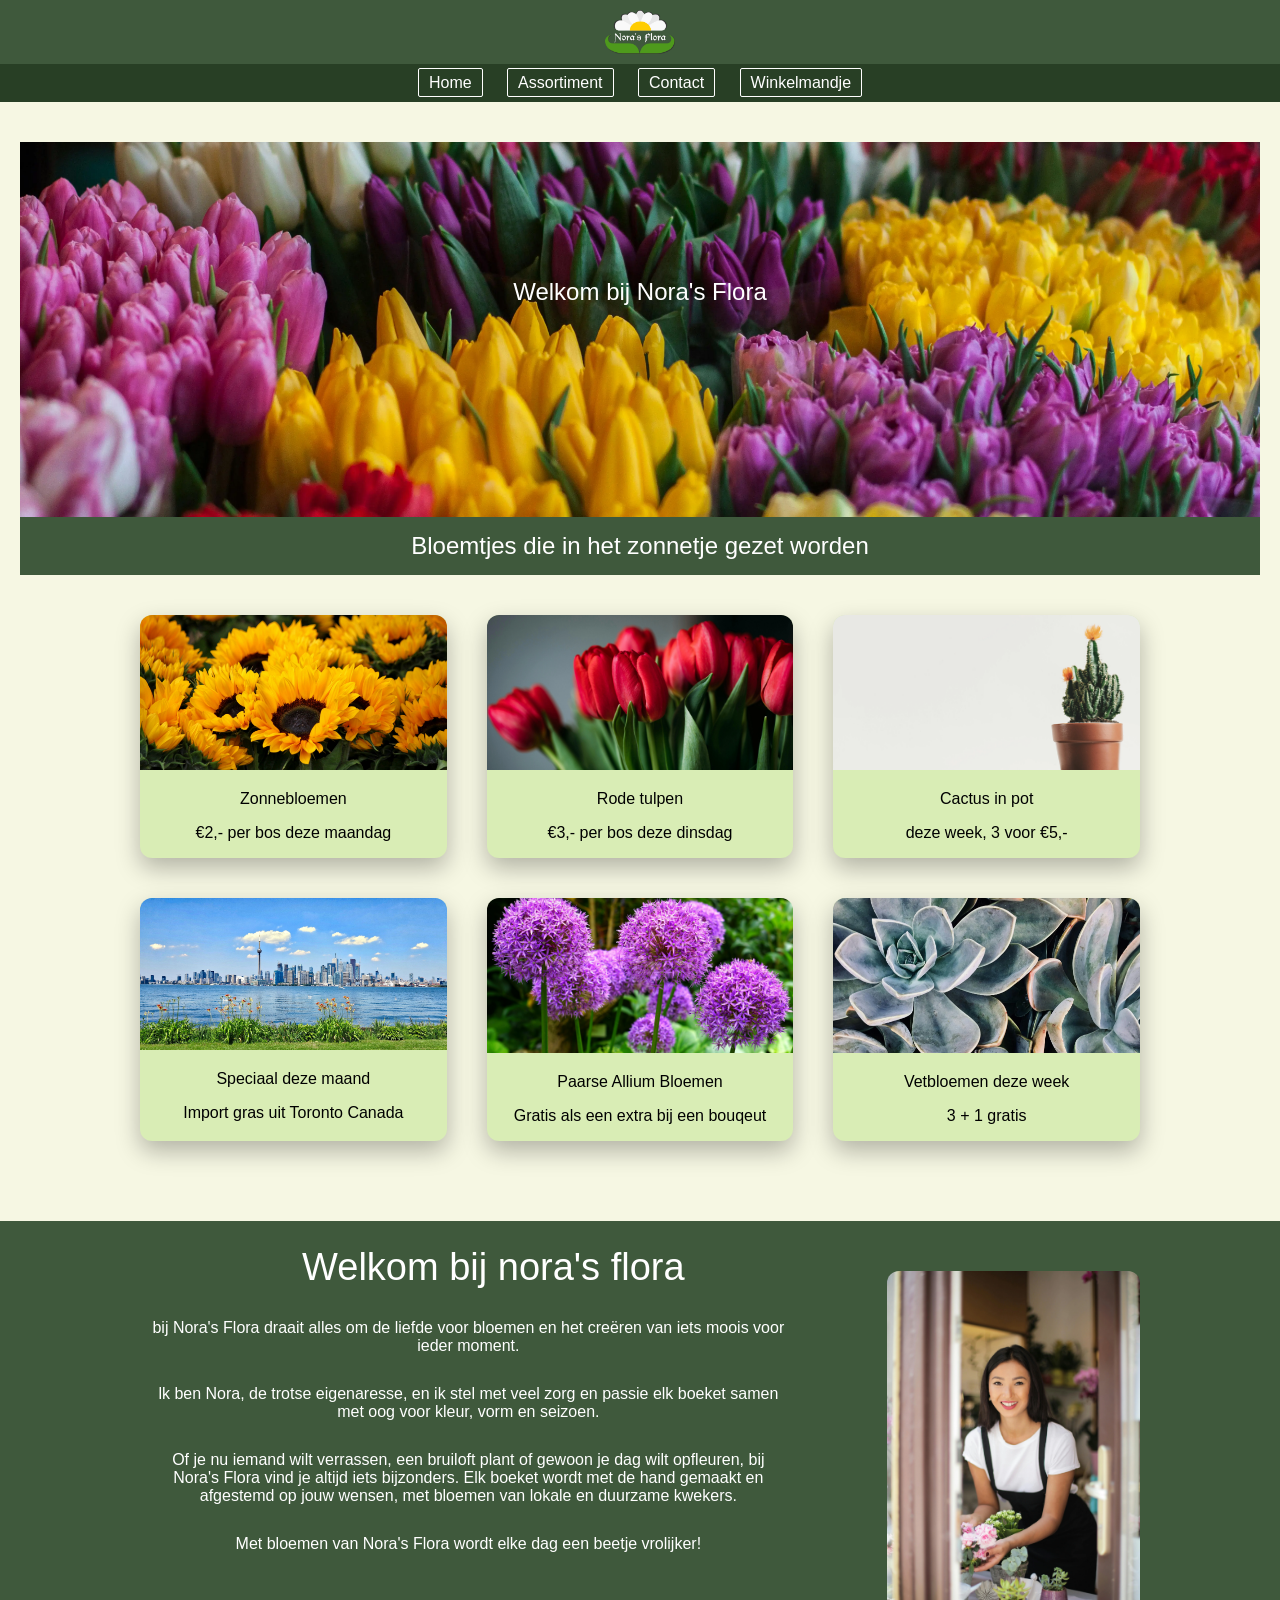
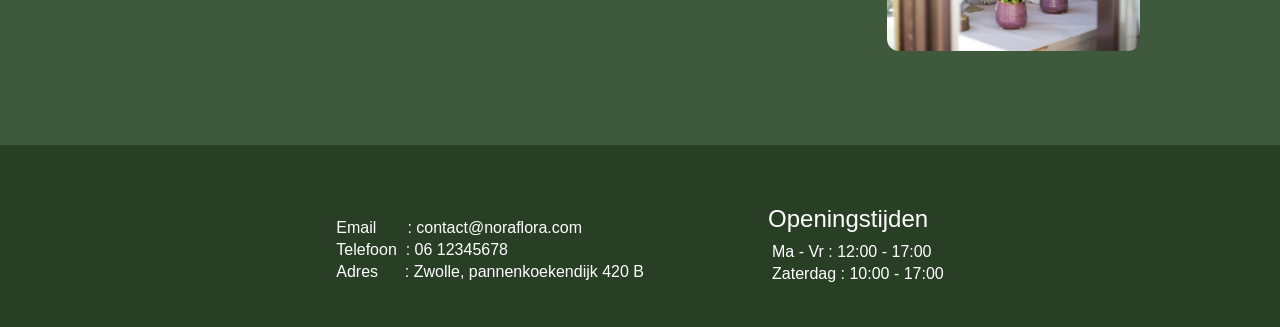
==== php/index.html @ e543f757 "web folder naar php folder verplaatst" ====
<!doctype html>
<html lang="en">

<head>
  <meta charset="UTF-8" />
  <meta name="viewport" content="width=device-width, initial-scale=1.0" />
  <link rel="stylesheet" href="style.css" />
  <title>Nora's Flora</title>
  <script src="producten.js"></script>
  <script src="script.js"></script>
</head>

<body>
  <header>
    <div id="divLogo">
      <img id="imgLogo" src="images/Nora'sFloraLogo.png" alt="Nora'sFloraLogo" />
    </div>
    <div id="divNavigatie">
      <a href="index.html">Home</a>
      <a href="assortiment.html">Assortiment</a>
      <a href="contact.html">Contact</a>
      <a href="shoppingcart.html">Winkelmandje</a>
      <span id="cartCount"></span>


    </div>
  </header>
  <main>
    <p id="pImgFlowers">Welkom bij Nora's Flora</p>
    <p id="zonnetje">Bloemtjes die in het zonnetje gezet worden</p>
    <div id="aanbiedingen-container">
      <div class="aanbiedingen">
        <div><img src="./images/pexels-pixabay-54267.webp" /></div>

        <p>Zonnebloemen</p>
        <p>€2,- per bos deze maandag</p>
      </div>
      <div class="aanbiedingen">
        <div><img src="./images/pexels-valeriya-1961778.webp" /></div>

        <p>Rode tulpen</p>
        <p>€3,- per bos deze dinsdag</p>
      </div>
      <div class="aanbiedingen">
        <div><img src="./images/pexels-scottwebb-403571.webp" /></div>

        <p>Cactus in pot</p>
        <p>deze week, 3 voor €5,-</p>
      </div>
      <div class="aanbiedingen">
        <div><img src="./images/pexels-nextvoyage-457937.webp" /></div>

        <p>Speciaal deze maand</p>
        <p>Import gras uit Toronto Canada</p>
      </div>
      <div class="aanbiedingen">
        <div><img src="./images/pexels-mikebirdy-109828.webp" /></div>

        <p>Paarse Allium Bloemen</p>
        <p>Gratis als een extra bij een bouqeut</p>
      </div>
      <div class="aanbiedingen">
        <div>
          <img src="./images/pexels-maureen-piecesphotography-1207978.webp" />
        </div>

        <p>Vetbloemen deze week</p>
        <p>3 + 1 gratis</p>
      </div>
    </div>
  </main>
  <div id="introductionContainer">
    <div>
      <h1 class="introductionTitel">Welkom bij nora's flora</h1>
      <p>
        bij Nora's Flora draait alles om de liefde voor bloemen en het creëren
        van iets moois voor ieder moment.
      </p>
      <p>
        lk ben Nora, de trotse eigenaresse, en ik stel met veel zorg en passie
        elk boeket samen met oog voor kleur, vorm en seizoen.
      </p>
      <p>
        Of je nu iemand wilt verrassen, een bruiloft plant of gewoon je dag
        wilt opfleuren, bij Nora's Flora vind je altijd iets bijzonders. Elk
        boeket wordt met de hand gemaakt en afgestemd op jouw wensen, met
        bloemen van lokale en duurzame kwekers.
      </p>
      <p>Met bloemen van Nora's Flora wordt elke dag een beetje vrolijker!</p>
    </div>

    <div>
      <img id="introductionImg" src="./images/pexels-olly-3775156.webp" />
    </div>
  </div>
  <footer id="footerContainer">
    <div id="footerLinks">
      <p>
        Email&nbsp;&nbsp;&nbsp;&nbsp;&nbsp;&nbsp;&nbsp;: contact@noraflora.com
      </p>
      <p>Telefoon&nbsp;&nbsp;: 06 12345678</p>
      <p>
        Adres&nbsp;&nbsp;&nbsp;&nbsp;&nbsp;&nbsp;: Zwolle, pannenkoekendijk
        420 B
      </p>
    </div>
    <div id="footerRechts">
      <h2>Openingstijden</h2>
      <p>Ma - Vr : 12:00 - 17:00</p>
      <p>Zaterdag : 10:00 - 17:00</p>
    </div>
  </footer>
</body>

</html>
---- php/style.css ----
body {
  margin: 0;
  /* padding: 0; */
  color: #ffffff;
  font-family: sans-serif;
}

#divLogo {
  background-color: #3f593c;
  color: #ffffff;
  display: flex;
  justify-content: space-between;
  align-items: center;
  padding: 10px 20px;
}

#imgLogo {
  width: 70px;
  height: auto;
  display: block;
  margin: 0 auto;
}

#divNavigatie {
  background-color: #283f25;
  padding: 10px 0;
  text-align: center;
}

#divNavigatie a {
  color: #ffffff;
  margin: 0 10px;
  text-decoration: none;
  border: 1px solid #ffffff;
  padding: 5px 10px;
  border-radius: 2px;
  transition: background-color 0.3s ease;
}

#divNavigatie a:hover {
  background-color: #ffffff;
  color: #084f23;
  border: 1px solid #084f23;
}

#imgFlowers {
  width: 100%;
  height: 200px;
  display: block;
  margin: 0;
}

#footerContainer {
  background-color: #283f25;
  display: flex;
  justify-content: center;
  padding: 40px;
}

#footerLinks {
  padding-right: 10%;
  padding-top: 30px;
}

#footerLinks p,
#footerRechts p {
  margin: 4px;
  font-weight: normal;
}

#footerRechts h2 {
  margin-bottom: 10px;
  font-weight: normal;
}

#pImgFlowers {
  background-image: url("images/pexels-jmark-250716.webp");
  background-size: cover;
  background-position: center;
  margin: 0;
  width: 100%;
  height: 375px;
}

#pImgFlowers {
  text-align: center;
  line-height: 300px;
  font-size: 24px;
}

#zonnetje {
  background-color: #3f593c;
  text-align: center;
  margin: 0;
  padding: 15px;
  font-size: 24px;
}

#aanbiedingen-container {
  display: grid;
  grid-template-columns: repeat(auto-fit, minmax(275px, 1fr));
  gap: 40px;
  margin: 40px 120px 40px;
}

.aanbiedingen {
  background: #d9edb5;
  border-radius: 12px;
  overflow: hidden;
  box-shadow: 0 10px 25px rgba(0, 0, 0, 0.28);
  text-align: center;
  color: #000000;
}

.aanbiedingen img {
  width: 100%;
  height: 100%;
  object-fit: cover;
  max-height: 155px;
}

#introductionContainer {
  background-color: #3f593c;
  display: flex;
  justify-content: center;
}

#introductionContainer h1 {
  font-size: 38px;
  margin-left: 200px;
  font-weight: normal;
  text-align: center;
}

#introductionContainer p {
  text-align: center;
  margin: 30px 0 0 150px;
}

#introductionImg {
  max-height: 380px;
  border-radius: 12px;
  margin: 50px 140px 50px 100px;
}

#assortimentContainer {
  max-width: 900px;
  margin: 30px auto;
  padding: 10px;
}

body {
  background-color: #f6f7e3;
}

footer {
  border-top: 40px solid #3f593c;
}

#producten {
  display: grid;
  grid-template-columns: repeat(4, 1fr);
  gap: 20px;
}

.product {
  background-color: #d9edb5;
  border-radius: 8px;
  text-align: center;
  overflow: hidden;
  color: #000000;
}

.product img {
  width: 100%;
  height: 187px;
  object-fit: cover;
  display: block;
}

.product p {
  font-size: 16px;
}

.product-large {
  grid-column: 1 / span 2;
  grid-row: 2 / span 2;
}

.product-large img {
  height: 420px;
}

#contact {
  background-color: #d9edb5;
  padding: 30px 0px;
}

.contactBox {
  background-color: #3f593c;
  margin: 0px;
  padding: 5px;
}

#contactFormulier {
  display: flex;
  background-color: #3f593c;
  margin-left: 10px;
  padding: 0 100px;
  gap: 100px;
  font-size: 14px;
}

#contactOpnemen {
  text-align: center;
  font-size: 28px;
}

#vragenEnOpmerkingen {
  resize: none;
  border-radius: 10px;
  padding: 10px;
  background-color: #f7feea;
}

#contactInformatie {
  display: flex;
  gap: 280px;
  margin-top: 10px;
}

#contactGegevens {
  display: flex;
  gap: 10px;
  margin-left: 120px;
}

#email {
  background-color: #f7feea;
  border-radius: 8px;
  padding: 7px;
  width: 315px;
}

#contactButton {
  background-color: #d9edb5;
  border-radius: 15px;
  margin: 10px 0 0 30px;
  padding: 7px;
  width: 280px;
}

main {
  background-color: #f6f7e3;
  padding: 40px 20px;
  min-height: 60vh;
}

#cartContainer {
  max-width: 900px;
  margin: 0 auto;
  background-color: #d9edb5;
  padding: 30px;
  border-radius: 8px;
  color: #000000;
}

#cartContainer h1 {
  text-align: center;
  color: #3f593c;
}

#cartItems {
  margin: 20px 0;
}

#cartItems table {
  width: 100%;
  border-collapse: collapse;
  margin-bottom: 20px;
}

#cartItems th,
#cartItems td {
  padding: 10px;
  text-align: left;
  border-bottom: 1px solid #999;
}

#cartItems th {
  background-color: #3f593c;
  color: #ffffff;
}

#cartItems button {
  background-color: #ff6b6b;
  color: white;
  border: none;
  padding: 5px 10px;
  border-radius: 4px;
  cursor: pointer;
}

#cartItems button:hover {
  background-color: #ff5252;
}

.cart-total {
  text-align: right;
  font-size: 20px;
  font-weight: bold;
  color: #3f593c;
  margin: 20px 0;
}

.empty-cart {
  text-align: center;
  color: #3f593c;
  font-size: 18px;
  padding: 40px;
}

.cart-actions {
  display: flex;
  gap: 10px;
  justify-content: center;
  margin-top: 30px;
}

.cart-actions button {
  background-color: #3f593c;
  color: white;
  padding: 10px 20px;
  border: none;
  border-radius: 8px;
  cursor: pointer;
  font-size: 16px;
}

.cart-actions button:hover {
  background-color: #283f25;
}

.cart-actions a {
  display: inline-block;
  background-color: #3f593c;
  color: white;
  padding: 10px 20px;
  border-radius: 8px;
  text-decoration: none;
  font-size: 16px;
}

.cart-actions a:hover {
  background-color: #283f25;
}

@media (max-width: 768px) {
  .cart-actions {
    flex-direction: column;
    align-items: center;
  }

  #producten {
    grid-template-columns: repeat(2, 1fr);
  }

  #divNavigatie a {
    margin: 5px 0;
    display: block;
  }

  #contactFormulier,
  #contactInformatie {
    flex-direction: column;
    margin-left: 0px;
    padding: 0 20px;
    gap: 10px;
  }
}

/* 
FFFFFF
3F593C
283F25
D9EDB5
F6F8E7 
*/
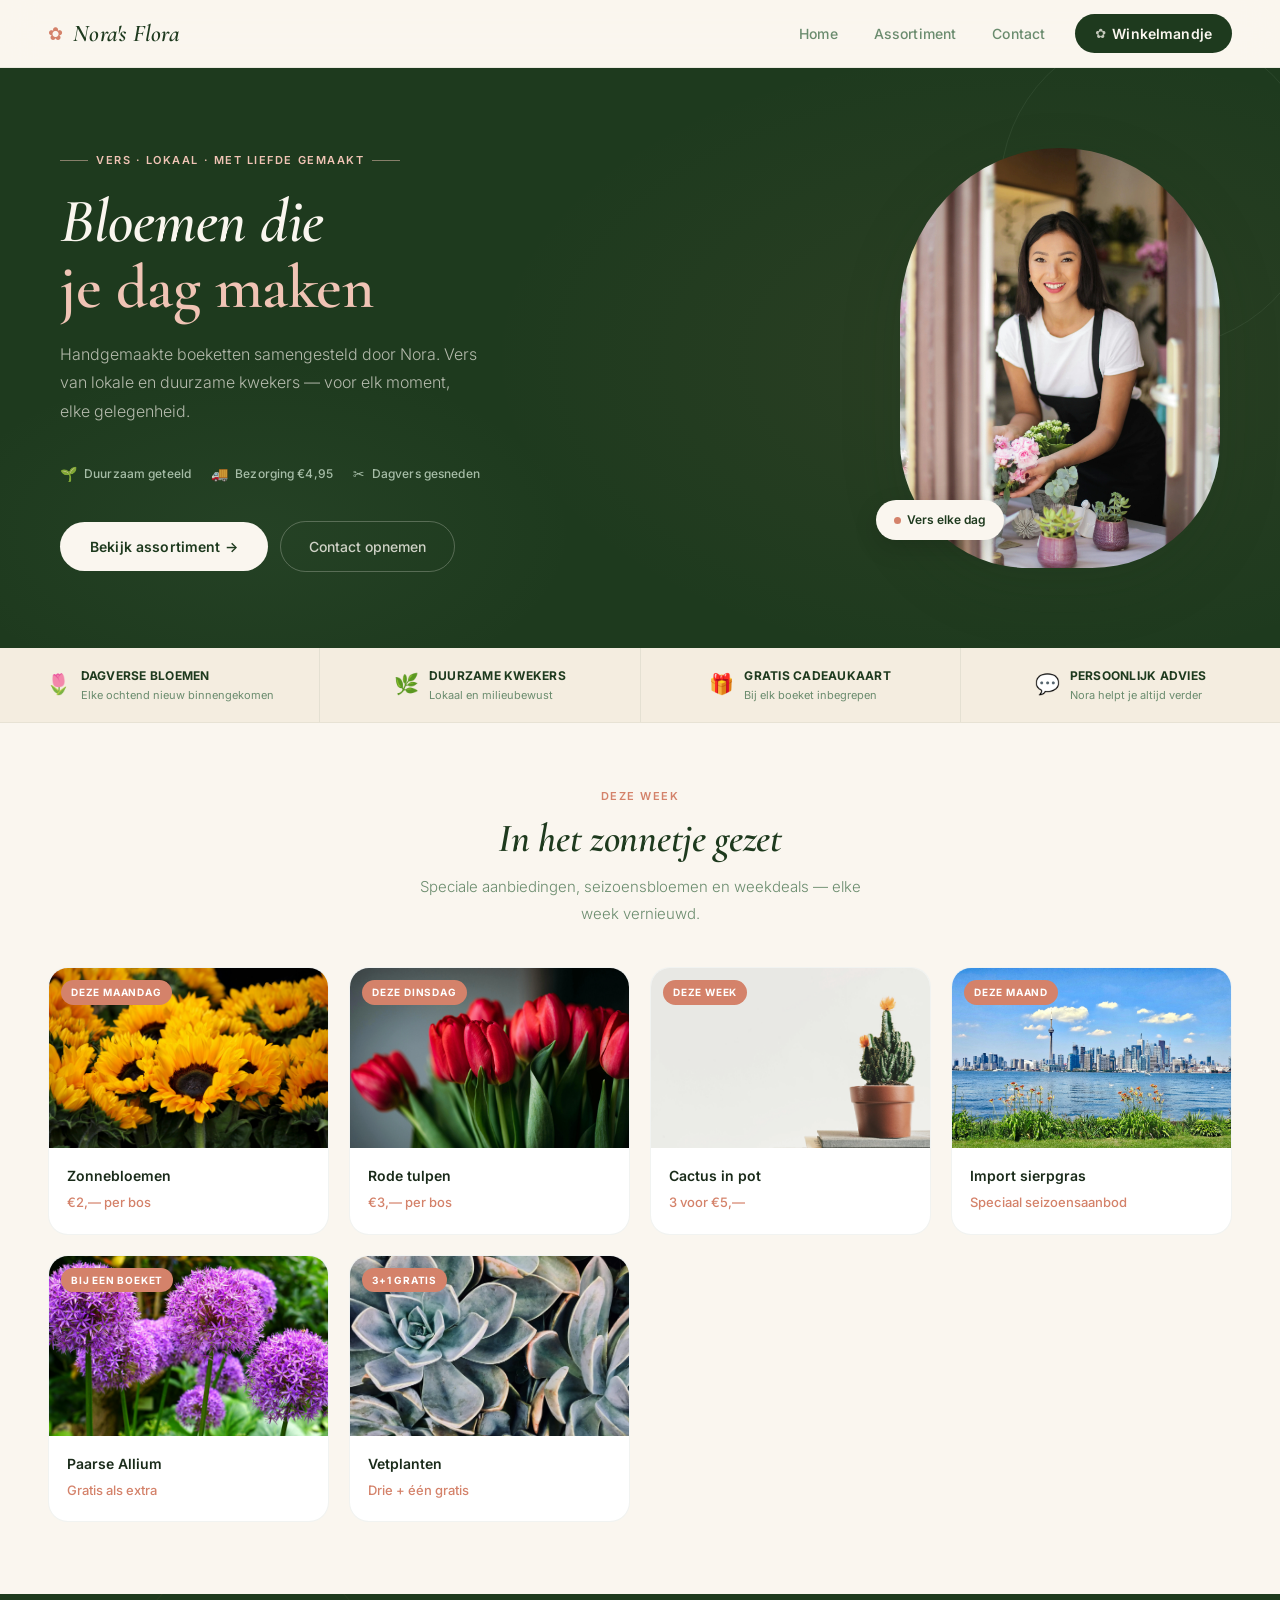
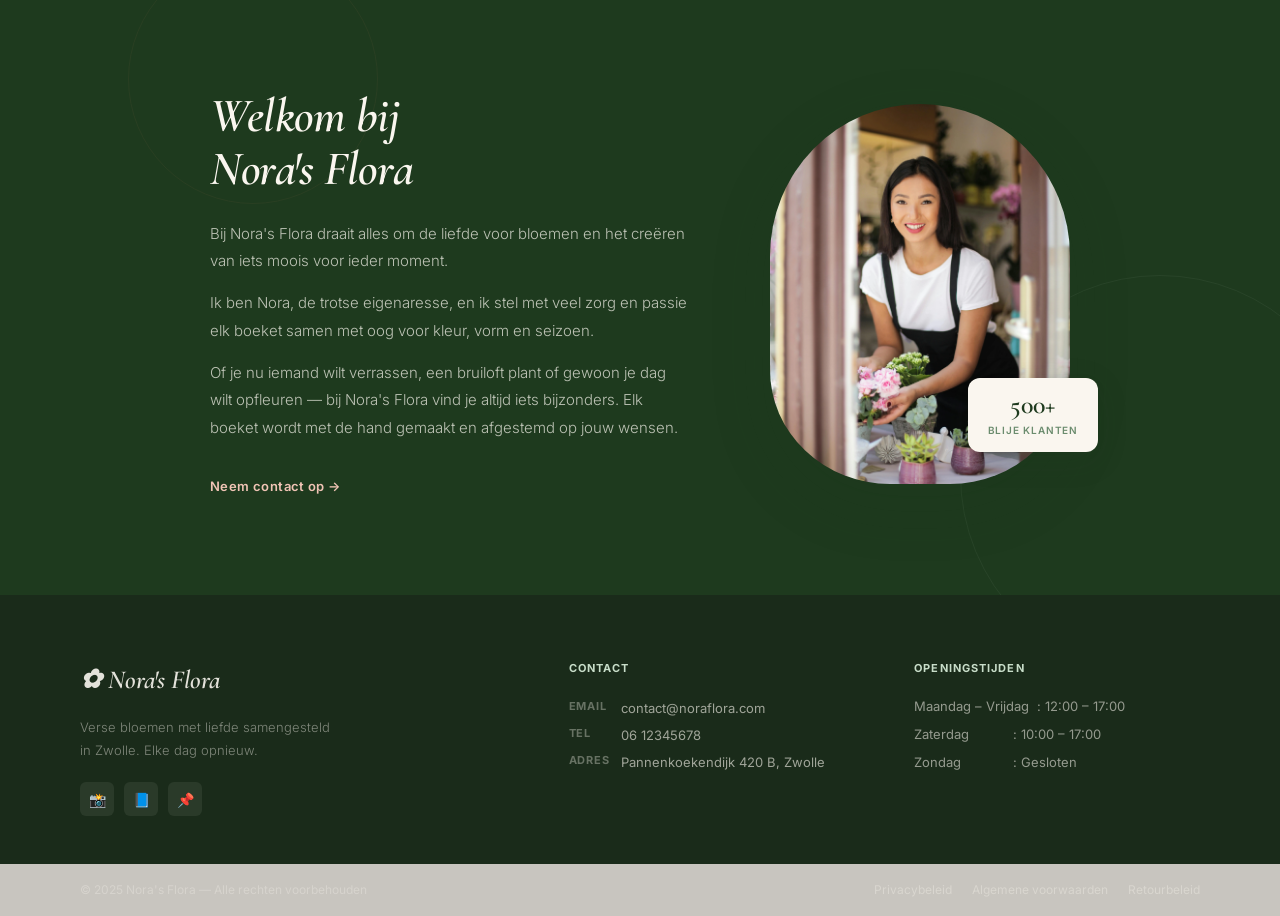
==== commit a02a4777: "style update" ====
--- a/php/index.html
+++ b/php/index.html
@@ -1,115 +1,226 @@
 <!doctype html>
-<html lang="en">
-
-<head>
-  <meta charset="UTF-8" />
-  <meta name="viewport" content="width=device-width, initial-scale=1.0" />
-  <link rel="stylesheet" href="style.css" />
-  <title>Nora's Flora</title>
-  <script src="producten.js"></script>
-  <script src="script.js"></script>
-</head>
-
-<body>
-  <header>
-    <div id="divLogo">
-      <img id="imgLogo" src="images/Nora'sFloraLogo.png" alt="Nora'sFloraLogo" />
-    </div>
-    <div id="divNavigatie">
-      <a href="index.html">Home</a>
-      <a href="assortiment.html">Assortiment</a>
-      <a href="contact.html">Contact</a>
-      <a href="shoppingcart.html">Winkelmandje</a>
-      <span id="cartCount"></span>
-
-
-    </div>
-  </header>
-  <main>
-    <p id="pImgFlowers">Welkom bij Nora's Flora</p>
-    <p id="zonnetje">Bloemtjes die in het zonnetje gezet worden</p>
-    <div id="aanbiedingen-container">
-      <div class="aanbiedingen">
-        <div><img src="./images/pexels-pixabay-54267.webp" /></div>
-
-        <p>Zonnebloemen</p>
-        <p>€2,- per bos deze maandag</p>
-      </div>
-      <div class="aanbiedingen">
-        <div><img src="./images/pexels-valeriya-1961778.webp" /></div>
-
-        <p>Rode tulpen</p>
-        <p>€3,- per bos deze dinsdag</p>
-      </div>
-      <div class="aanbiedingen">
-        <div><img src="./images/pexels-scottwebb-403571.webp" /></div>
-
-        <p>Cactus in pot</p>
-        <p>deze week, 3 voor €5,-</p>
-      </div>
-      <div class="aanbiedingen">
-        <div><img src="./images/pexels-nextvoyage-457937.webp" /></div>
-
-        <p>Speciaal deze maand</p>
-        <p>Import gras uit Toronto Canada</p>
-      </div>
-      <div class="aanbiedingen">
-        <div><img src="./images/pexels-mikebirdy-109828.webp" /></div>
-
-        <p>Paarse Allium Bloemen</p>
-        <p>Gratis als een extra bij een bouqeut</p>
-      </div>
-      <div class="aanbiedingen">
-        <div>
-          <img src="./images/pexels-maureen-piecesphotography-1207978.webp" />
-        </div>
-
-        <p>Vetbloemen deze week</p>
-        <p>3 + 1 gratis</p>
-      </div>
-    </div>
-  </main>
-  <div id="introductionContainer">
-    <div>
-      <h1 class="introductionTitel">Welkom bij nora's flora</h1>
-      <p>
-        bij Nora's Flora draait alles om de liefde voor bloemen en het creëren
-        van iets moois voor ieder moment.
-      </p>
-      <p>
-        lk ben Nora, de trotse eigenaresse, en ik stel met veel zorg en passie
-        elk boeket samen met oog voor kleur, vorm en seizoen.
-      </p>
-      <p>
-        Of je nu iemand wilt verrassen, een bruiloft plant of gewoon je dag
-        wilt opfleuren, bij Nora's Flora vind je altijd iets bijzonders. Elk
-        boeket wordt met de hand gemaakt en afgestemd op jouw wensen, met
-        bloemen van lokale en duurzame kwekers.
-      </p>
-      <p>Met bloemen van Nora's Flora wordt elke dag een beetje vrolijker!</p>
-    </div>
-
-    <div>
-      <img id="introductionImg" src="./images/pexels-olly-3775156.webp" />
-    </div>
-  </div>
-  <footer id="footerContainer">
-    <div id="footerLinks">
-      <p>
-        Email&nbsp;&nbsp;&nbsp;&nbsp;&nbsp;&nbsp;&nbsp;: contact@noraflora.com
-      </p>
-      <p>Telefoon&nbsp;&nbsp;: 06 12345678</p>
-      <p>
-        Adres&nbsp;&nbsp;&nbsp;&nbsp;&nbsp;&nbsp;: Zwolle, pannenkoekendijk
-        420 B
-      </p>
-    </div>
-    <div id="footerRechts">
-      <h2>Openingstijden</h2>
-      <p>Ma - Vr : 12:00 - 17:00</p>
-      <p>Zaterdag : 10:00 - 17:00</p>
-    </div>
-  </footer>
-</body>
-
-</html>+<html lang="nl">
+  <head>
+    <meta charset="UTF-8" />
+    <meta name="viewport" content="width=device-width, initial-scale=1.0" />
+    <meta name="description" content="Nora's Flora — handgemaakte boeketten van lokale kwekers. Vers, duurzaam, voor elk moment." />
+    <link rel="preconnect" href="https://fonts.googleapis.com" />
+    <link rel="preconnect" href="https://fonts.gstatic.com" crossorigin />
+    <link href="https://fonts.googleapis.com/css2?family=Cormorant+Garamond:ital,wght@0,400;0,500;0,600;1,400;1,500;1,600&family=Inter:wght@300;400;500;600;700&display=swap" rel="stylesheet" />
+    <link rel="stylesheet" href="style.css" />
+    <title>Nora's Flora — Verse bloemen met liefde</title>
+  </head>
+
+  <body>
+
+    <!-- ── HEADER ── -->
+    <header>
+      <a href="index.html" id="divLogo" aria-label="Nora's Flora – naar de homepage"></a>
+      <nav id="divNavigatie" aria-label="Hoofdnavigatie">
+        <a href="index.html" aria-current="page">Home</a>
+        <a href="assortiment.php">Assortiment</a>
+        <a href="contact.html">Contact</a>
+        <a href="shoppingcart.html" class="nav-cart">Winkelmandje</a>
+        <span id="cartCount" aria-live="polite" aria-label="Aantal producten in winkelmandje"></span>
+      </nav>
+    </header>
+
+    <main>
+
+      <!-- ── HERO ── -->
+      <section id="pImgFlowers" aria-label="Welkomssectie">
+        <div class="hero-content">
+          <div class="hero-text">
+            <span class="hero-eyebrow">Vers · Lokaal · Met liefde gemaakt</span>
+            <h1>Bloemen die<br /><em>je dag maken</em></h1>
+            <p>Handgemaakte boeketten samengesteld door Nora. Vers van lokale en duurzame kwekers — voor elk moment, elke gelegenheid.</p>
+            <div class="hero-trust">
+              <div class="hero-trust-item"><span>🌱</span> Duurzaam geteeld</div>
+              <div class="hero-trust-item"><span>🚚</span> Bezorging €4,95</div>
+              <div class="hero-trust-item"><span>✂️</span> Dagvers gesneden</div>
+            </div>
+            <div class="hero-buttons">
+              <a href="assortiment.php" class="btn-primary">Bekijk assortiment →</a>
+              <a href="contact.html" class="btn-ghost">Contact opnemen</a>
+            </div>
+          </div>
+          <div class="hero-image">
+            <img src="./images/pexels-olly-3775156.webp" alt="Kleurrijk boeket van Nora's Flora" loading="eager" />
+            <span class="hero-badge">
+              <span class="hero-badge-dot"></span>
+              Vers elke dag
+            </span>
+          </div>
+        </div>
+      </section>
+
+      <!-- ── TRUST BAR ── -->
+      <div class="trust-bar" role="list" aria-label="Onze beloftes">
+        <div class="trust-item" role="listitem">
+          <span class="trust-icon">🌷</span>
+          <div>
+            <span class="trust-label">Dagverse bloemen</span>
+            <span class="trust-sub">Elke ochtend nieuw binnengekomen</span>
+          </div>
+        </div>
+        <div class="trust-item" role="listitem">
+          <span class="trust-icon">🌿</span>
+          <div>
+            <span class="trust-label">Duurzame kwekers</span>
+            <span class="trust-sub">Lokaal en milieubewust</span>
+          </div>
+        </div>
+        <div class="trust-item" role="listitem">
+          <span class="trust-icon">🎁</span>
+          <div>
+            <span class="trust-label">Gratis cadeaukaart</span>
+            <span class="trust-sub">Bij elk boeket inbegrepen</span>
+          </div>
+        </div>
+        <div class="trust-item" role="listitem">
+          <span class="trust-icon">💬</span>
+          <div>
+            <span class="trust-label">Persoonlijk advies</span>
+            <span class="trust-sub">Nora helpt je altijd verder</span>
+          </div>
+        </div>
+      </div>
+
+      <!-- ── AANBIEDINGEN ── -->
+      <div class="section-header">
+        <span class="section-eyebrow">Deze week</span>
+        <h2 class="section-title">In het zonnetje gezet</h2>
+        <p class="section-sub">Speciale aanbiedingen, seizoensbloemen en weekdeals — elke week vernieuwd.</p>
+      </div>
+
+      <div id="aanbiedingen-container">
+        <article class="aanbiedingen">
+          <div class="aanbiedingen-img-wrap">
+            <img src="./images/pexels-pixabay-54267.webp" alt="Zonnebloemen" loading="lazy" />
+            <span class="aanbiedingen-tag">Deze maandag</span>
+          </div>
+          <div class="aanbiedingen-body">
+            <p class="aanbiedingen-name">Zonnebloemen</p>
+            <p class="aanbiedingen-offer">€2,— per bos</p>
+          </div>
+        </article>
+
+        <article class="aanbiedingen">
+          <div class="aanbiedingen-img-wrap">
+            <img src="./images/pexels-valeriya-1961778.webp" alt="Rode tulpen" loading="lazy" />
+            <span class="aanbiedingen-tag">Deze dinsdag</span>
+          </div>
+          <div class="aanbiedingen-body">
+            <p class="aanbiedingen-name">Rode tulpen</p>
+            <p class="aanbiedingen-offer">€3,— per bos</p>
+          </div>
+        </article>
+
+        <article class="aanbiedingen">
+          <div class="aanbiedingen-img-wrap">
+            <img src="./images/pexels-scottwebb-403571.webp" alt="Cactus in pot" loading="lazy" />
+            <span class="aanbiedingen-tag">Deze week</span>
+          </div>
+          <div class="aanbiedingen-body">
+            <p class="aanbiedingen-name">Cactus in pot</p>
+            <p class="aanbiedingen-offer">3 voor €5,—</p>
+          </div>
+        </article>
+
+        <article class="aanbiedingen">
+          <div class="aanbiedingen-img-wrap">
+            <img src="./images/pexels-nextvoyage-457937.webp" alt="Speciaal importgras" loading="lazy" />
+            <span class="aanbiedingen-tag">Deze maand</span>
+          </div>
+          <div class="aanbiedingen-body">
+            <p class="aanbiedingen-name">Import sierpgras</p>
+            <p class="aanbiedingen-offer">Speciaal seizoensaanbod</p>
+          </div>
+        </article>
+
+        <article class="aanbiedingen">
+          <div class="aanbiedingen-img-wrap">
+            <img src="./images/pexels-mikebirdy-109828.webp" alt="Paarse Allium" loading="lazy" />
+            <span class="aanbiedingen-tag">Bij een boeket</span>
+          </div>
+          <div class="aanbiedingen-body">
+            <p class="aanbiedingen-name">Paarse Allium</p>
+            <p class="aanbiedingen-offer">Gratis als extra</p>
+          </div>
+        </article>
+
+        <article class="aanbiedingen">
+          <div class="aanbiedingen-img-wrap">
+            <img src="./images/pexels-maureen-piecesphotography-1207978.webp" alt="Vetplanten" loading="lazy" />
+            <span class="aanbiedingen-tag">3+1 gratis</span>
+          </div>
+          <div class="aanbiedingen-body">
+            <p class="aanbiedingen-name">Vetplanten</p>
+            <p class="aanbiedingen-offer">Drie + één gratis</p>
+          </div>
+        </article>
+      </div>
+
+    </main>
+
+    <!-- ── INTRODUCTIE ── -->
+    <section id="introductionContainer" aria-label="Over Nora's Flora">
+      <div class="intro-text">
+        <h2 class="introductionTitel">Welkom bij<br />Nora's Flora</h2>
+        <p>Bij Nora's Flora draait alles om de liefde voor bloemen en het creëren van iets moois voor ieder moment.</p>
+        <p>Ik ben Nora, de trotse eigenaresse, en ik stel met veel zorg en passie elk boeket samen met oog voor kleur, vorm en seizoen.</p>
+        <p>Of je nu iemand wilt verrassen, een bruiloft plant of gewoon je dag wilt opfleuren — bij Nora's Flora vind je altijd iets bijzonders. Elk boeket wordt met de hand gemaakt en afgestemd op jouw wensen.</p>
+        <a href="contact.html" class="intro-cta">Neem contact op →</a>
+      </div>
+      <div class="intro-image">
+        <img id="introductionImg" src="./images/pexels-olly-3775156.webp" alt="Nora samen met haar boeketten" loading="lazy" />
+        <div class="intro-stat">
+          <span class="intro-stat-num">500+</span>
+          <span class="intro-stat-label">Blije klanten</span>
+        </div>
+      </div>
+    </section>
+
+    <!-- ── FOOTER ── -->
+    <footer>
+      <div id="footerContainer">
+        <div class="footer-brand">
+          <p>Verse bloemen met liefde samengesteld in Zwolle. Elke dag opnieuw.</p>
+          <div class="footer-social">
+            <a href="#" aria-label="Instagram">📸</a>
+            <a href="#" aria-label="Facebook">📘</a>
+            <a href="#" aria-label="Pinterest">📌</a>
+          </div>
+        </div>
+        <div id="footerLinks">
+          <span class="footer-col-title">Contact</span>
+          <div class="footer-contact-grid">
+            <span class="footer-label">Email</span>
+            <span class="footer-value">contact@noraflora.com</span>
+            <span class="footer-label">Tel</span>
+            <span class="footer-value">06 12345678</span>
+            <span class="footer-label">Adres</span>
+            <span class="footer-value">Pannenkoekendijk 420 B, Zwolle</span>
+          </div>
+        </div>
+        <div id="footerRechts">
+          <span class="footer-col-title">Openingstijden</span>
+          <p>Maandag – Vrijdag &nbsp;: 12:00 – 17:00</p>
+          <p>Zaterdag &nbsp;&nbsp;&nbsp;&nbsp;&nbsp;&nbsp;&nbsp;&nbsp;&nbsp;&nbsp;: 10:00 – 17:00</p>
+          <p>Zondag &nbsp;&nbsp;&nbsp;&nbsp;&nbsp;&nbsp;&nbsp;&nbsp;&nbsp;&nbsp;&nbsp;&nbsp;: Gesloten</p>
+        </div>
+      </div>
+      <div class="footer-bottom">
+        <span>© 2025 Nora's Flora — Alle rechten voorbehouden</span>
+        <nav class="footer-legal-links" aria-label="Juridische links">
+          <a href="#">Privacybeleid</a>
+          <a href="#">Algemene voorwaarden</a>
+          <a href="#">Retourbeleid</a>
+        </nav>
+      </div>
+    </footer>
+
+    <script src="producten.js"></script>
+    <script src="script.js"></script>
+  </body>
+</html>
--- a/php/style.css
+++ b/php/style.css
@@ -1,388 +1,1863 @@
+/* ============================================================
+   Nora's Flora — style.css
+   Fonts: Cormorant Garamond (display) + Inter (body)
+   Palette: deep forest, warm cream, blush rose accent
+   ============================================================ */
+
+/* === DESIGN TOKENS === */
+:root {
+  /* Core palette */
+  --forest:        #1e3a1e;
+  --forest-mid:    #2f5c2f;
+  --forest-soft:   #4a7c4a;
+  --sage:          #7fa882;
+  --sage-pale:     #c8ddc9;
+  --sage-wash:     #eaf2ea;
+
+  --cream:         #faf6ef;
+  --cream-card:    #ffffff;
+  --cream-warm:    #f4ede0;
+
+  --blush:         #d4826a;
+  --blush-light:   #f0c4b5;
+  --blush-wash:    #fdf0ec;
+
+  --ink:           #1a2b1a;
+  --ink-mid:       #3d5c3d;
+  --ink-muted:     #6b8c6e;
+  --ink-faint:     #a8bfa9;
+
+  --error:         #b84040;
+  --error-bg:      #fdf2f2;
+  --success:       #2f7a4a;
+
+  /* Typography */
+  --font-display:  'Cormorant Garamond', Georgia, serif;
+  --font-body:     'Inter', system-ui, -apple-system, sans-serif;
+
+  /* Radius */
+  --r-sm:    6px;
+  --r-md:    12px;
+  --r-lg:    20px;
+  --r-xl:    32px;
+  --r-pill:  999px;
+
+  /* Transitions */
+  --t-fast:    0.14s ease;
+  --t-mid:     0.24s ease;
+  --t-slow:    0.38s cubic-bezier(0.16, 1, 0.3, 1);
+
+  /* Shadows */
+  --s-card:  0 1px 4px rgba(30,58,30,0.06), 0 4px 16px rgba(30,58,30,0.06);
+  --s-lift:  0 8px 32px rgba(30,58,30,0.12), 0 2px 8px rgba(30,58,30,0.06);
+  --s-float: 0 20px 60px rgba(30,58,30,0.18);
+}
+
+/* === RESET & BASE === */
+*, *::before, *::after { box-sizing: border-box; }
+html { scroll-behavior: smooth; }
+
 body {
   margin: 0;
-  /* padding: 0; */
-  color: #ffffff;
-  font-family: sans-serif;
-}
-
+  padding: 0;
+  font-family: var(--font-body);
+  font-size: 15px;
+  font-weight: 400;
+  line-height: 1.65;
+  color: var(--ink);
+  background: var(--cream);
+  -webkit-font-smoothing: antialiased;
+}
+
+img { display: block; max-width: 100%; }
+a { color: inherit; }
+button { font-family: var(--font-body); }
+
+/* ============================================================
+   HEADER
+   ============================================================ */
+header {
+  background: rgba(250, 246, 239, 0.94);
+  backdrop-filter: blur(16px);
+  -webkit-backdrop-filter: blur(16px);
+  border-bottom: 1px solid rgba(30, 58, 30, 0.07);
+  display: flex;
+  align-items: center;
+  justify-content: space-between;
+  padding: 0 48px;
+  height: 68px;
+  position: sticky;
+  top: 0;
+  z-index: 200;
+}
+
+/* Logo */
 #divLogo {
-  background-color: #3f593c;
-  color: #ffffff;
-  display: flex;
+  display: flex;
+  align-items: center;
+  gap: 10px;
+  text-decoration: none;
+  flex-shrink: 0;
+}
+
+#imgLogo { display: none; }
+
+#divLogo::before {
+  content: "✿";
+  font-size: 18px;
+  color: var(--blush);
+  line-height: 1;
+}
+
+#divLogo::after {
+  content: "Nora's Flora";
+  font-family: var(--font-display);
+  font-size: 24px;
+  font-weight: 600;
+  font-style: italic;
+  color: var(--forest);
+  letter-spacing: 0.01em;
+  white-space: nowrap;
+}
+
+#divLogo:hover::after { color: var(--forest-mid); }
+
+/* Navigation */
+#divNavigatie {
+  display: flex;
+  align-items: center;
+  gap: 4px;
+}
+
+#divNavigatie a {
+  color: var(--ink-muted);
+  font-size: 14px;
+  font-weight: 500;
+  text-decoration: none;
+  padding: 8px 16px;
+  border-radius: var(--r-pill);
+  transition: all var(--t-fast);
+  white-space: nowrap;
+  letter-spacing: 0.01em;
+}
+
+#divNavigatie a:hover {
+  background: var(--sage-wash);
+  color: var(--forest);
+}
+
+#divNavigatie a.nav-cart {
+  background: var(--forest);
+  color: var(--cream) !important;
+  font-weight: 600;
+  margin-left: 10px;
+  padding: 8px 20px;
+  display: inline-flex;
+  align-items: center;
+  gap: 6px;
+}
+
+#divNavigatie a.nav-cart::before {
+  content: "✿";
+  font-size: 13px;
+  opacity: 0.75;
+}
+
+#divNavigatie a.nav-cart:hover {
+  background: var(--forest-mid);
+  transform: translateY(-1px);
+  box-shadow: var(--s-lift);
+}
+
+/* Cart badge */
+#cartCount {
+  display: none;
+  align-items: center;
+  justify-content: center;
+  background: var(--blush);
+  color: #fff;
+  font-size: 10px;
+  font-weight: 700;
+  border-radius: var(--r-pill);
+  min-width: 18px;
+  height: 18px;
+  padding: 0 5px;
+  margin-left: -8px;
+  margin-top: -12px;
+  vertical-align: middle;
+  box-shadow: 0 2px 6px rgba(212, 130, 106, 0.4);
+  position: relative;
+  z-index: 1;
+}
+
+/* ============================================================
+   MAIN
+   ============================================================ */
+main { background: var(--cream); min-height: 60vh; }
+
+/* ============================================================
+   HERO
+   ============================================================ */
+#pImgFlowers {
+  background: var(--forest);
+  width: 100%;
+  min-height: 580px;
+  display: flex;
+  align-items: center;
+  justify-content: center;
+  padding: 72px 48px;
+  position: relative;
+  overflow: hidden;
+}
+
+/* Organic background texture */
+#pImgFlowers::before {
+  content: '';
+  position: absolute;
+  inset: 0;
+  background:
+    radial-gradient(ellipse 70% 90% at 80% 50%, rgba(212,130,106,0.08) 0%, transparent 60%),
+    radial-gradient(ellipse 50% 60% at 20% 80%, rgba(127,168,130,0.07) 0%, transparent 50%);
+  pointer-events: none;
+}
+
+/* Decorative leaf marks */
+#pImgFlowers::after {
+  content: '';
+  position: absolute;
+  top: -40px;
+  right: -40px;
+  width: 320px;
+  height: 320px;
+  border-radius: 50%;
+  border: 1px solid rgba(200, 221, 201, 0.08);
+  pointer-events: none;
+}
+
+.hero-content {
+  display: flex;
+  align-items: center;
   justify-content: space-between;
-  align-items: center;
-  padding: 10px 20px;
-}
-
-#imgLogo {
-  width: 70px;
-  height: auto;
+  gap: 80px;
+  max-width: 1160px;
+  width: 100%;
+  position: relative;
+  z-index: 2;
+}
+
+.hero-text { flex: 1; max-width: 520px; }
+
+.hero-eyebrow {
+  display: inline-flex;
+  align-items: center;
+  gap: 8px;
+  font-size: 11px;
+  font-weight: 600;
+  letter-spacing: 0.14em;
+  text-transform: uppercase;
+  color: var(--blush-light);
+  margin-bottom: 20px;
+}
+
+.hero-eyebrow::before,
+.hero-eyebrow::after {
+  content: '';
   display: block;
+  width: 28px;
+  height: 1px;
+  background: var(--blush-light);
+  opacity: 0.5;
+}
+
+.hero-text h1 {
+  font-family: var(--font-display);
+  font-size: 62px;
+  font-weight: 600;
+  font-style: italic;
+  color: var(--cream);
+  margin: 0 0 20px;
+  line-height: 1.05;
+  letter-spacing: -0.5px;
+}
+
+.hero-text h1 em {
+  font-style: normal;
+  color: var(--blush-light);
+}
+
+.hero-text p {
+  font-size: 16px;
+  font-weight: 300;
+  color: rgba(250, 246, 239, 0.68);
+  margin: 0 0 36px;
+  line-height: 1.8;
+  max-width: 420px;
+}
+
+.hero-trust {
+  display: flex;
+  gap: 20px;
+  margin-bottom: 36px;
+  flex-wrap: wrap;
+}
+
+.hero-trust-item {
+  display: flex;
+  align-items: center;
+  gap: 7px;
+  font-size: 12px;
+  font-weight: 500;
+  color: rgba(200, 221, 201, 0.8);
+  letter-spacing: 0.01em;
+}
+
+.hero-trust-item span {
+  font-size: 14px;
+}
+
+.hero-buttons {
+  display: flex;
+  gap: 12px;
+  align-items: center;
+  flex-wrap: wrap;
+}
+
+.btn-primary {
+  padding: 13px 30px;
+  font-family: var(--font-body);
+  font-size: 14px;
+  font-weight: 600;
+  background: var(--cream);
+  color: var(--forest);
+  border: none;
+  border-radius: var(--r-pill);
+  cursor: pointer;
+  text-decoration: none;
+  transition: all var(--t-mid);
+  display: inline-flex;
+  align-items: center;
+  gap: 8px;
+  letter-spacing: 0.01em;
+}
+
+.btn-primary:hover {
+  transform: translateY(-2px);
+  box-shadow: 0 12px 32px rgba(0, 0, 0, 0.22);
+}
+
+.btn-ghost {
+  padding: 13px 28px;
+  font-family: var(--font-body);
+  font-size: 14px;
+  font-weight: 500;
+  background: transparent;
+  color: rgba(250,246,239,0.8);
+  border: 1.5px solid rgba(250,246,239,0.25);
+  border-radius: var(--r-pill);
+  cursor: pointer;
+  text-decoration: none;
+  transition: all var(--t-mid);
+  display: inline-flex;
+  align-items: center;
+  gap: 8px;
+}
+
+.btn-ghost:hover {
+  border-color: rgba(250,246,239,0.7);
+  color: var(--cream);
+  transform: translateY(-2px);
+}
+
+/* Hero image column */
+.hero-image {
+  flex: 0 0 auto;
+  position: relative;
+  display: flex;
+  align-items: center;
+  justify-content: center;
+}
+
+.hero-image img {
+  width: 320px;
+  height: 420px;
+  object-fit: cover;
+  border-radius: 50% 50% 40% 40% / 40% 40% 30% 30%;
+  box-shadow: var(--s-float);
+  transition: transform var(--t-slow);
+}
+
+.hero-image:hover img { transform: scale(1.025); }
+
+/* Floating badge */
+.hero-badge {
+  position: absolute;
+  bottom: 28px;
+  left: -24px;
+  background: var(--cream);
+  color: var(--forest);
+  padding: 10px 18px;
+  border-radius: var(--r-pill);
+  font-size: 12px;
+  font-weight: 600;
+  box-shadow: 0 8px 24px rgba(0,0,0,0.14);
+  animation: float 3.5s ease-in-out infinite;
+  white-space: nowrap;
+  display: flex;
+  align-items: center;
+  gap: 6px;
+}
+
+.hero-badge-dot {
+  width: 7px;
+  height: 7px;
+  border-radius: 50%;
+  background: var(--blush);
+  animation: pulse 2s ease-in-out infinite;
+}
+
+@keyframes float {
+  0%, 100% { transform: translateY(0); }
+  50%       { transform: translateY(-7px); }
+}
+
+@keyframes pulse {
+  0%, 100% { opacity: 1; transform: scale(1); }
+  50%       { opacity: 0.6; transform: scale(0.85); }
+}
+
+/* ============================================================
+   TRUST BAR
+   ============================================================ */
+.trust-bar {
+  background: var(--cream-warm);
+  border-bottom: 1px solid rgba(30,58,30,0.06);
+  display: flex;
+  align-items: center;
+  justify-content: center;
+  gap: 0;
+  padding: 0;
+  overflow: hidden;
+}
+
+.trust-item {
+  display: flex;
+  align-items: center;
+  gap: 10px;
+  padding: 18px 40px;
+  border-right: 1px solid rgba(30,58,30,0.07);
+  flex: 1;
+  justify-content: center;
+}
+
+.trust-item:last-child { border-right: none; }
+
+.trust-icon {
+  font-size: 20px;
+  flex-shrink: 0;
+}
+
+.trust-label {
+  font-size: 12px;
+  font-weight: 700;
+  color: var(--forest);
+  letter-spacing: 0.02em;
+  text-transform: uppercase;
+  display: block;
+}
+
+.trust-sub {
+  font-size: 11px;
+  color: var(--ink-muted);
+  display: block;
+}
+
+/* ============================================================
+   SECTION HEADERS
+   ============================================================ */
+.section-header {
+  text-align: center;
+  padding: 64px 24px 40px;
+}
+
+.section-eyebrow {
+  font-size: 11px;
+  font-weight: 600;
+  letter-spacing: 0.14em;
+  text-transform: uppercase;
+  color: var(--blush);
+  margin-bottom: 10px;
+  display: block;
+}
+
+.section-title {
+  font-family: var(--font-display);
+  font-size: 40px;
+  font-weight: 600;
+  font-style: italic;
+  color: var(--forest);
+  margin: 0 0 12px;
+  line-height: 1.15;
+  letter-spacing: -0.3px;
+}
+
+.section-sub {
+  font-size: 15px;
+  color: var(--ink-muted);
+  max-width: 480px;
   margin: 0 auto;
-}
-
-#divNavigatie {
-  background-color: #283f25;
-  padding: 10px 0;
-  text-align: center;
-}
-
-#divNavigatie a {
-  color: #ffffff;
-  margin: 0 10px;
-  text-decoration: none;
-  border: 1px solid #ffffff;
-  padding: 5px 10px;
-  border-radius: 2px;
-  transition: background-color 0.3s ease;
-}
-
-#divNavigatie a:hover {
-  background-color: #ffffff;
-  color: #084f23;
-  border: 1px solid #084f23;
-}
-
-#imgFlowers {
-  width: 100%;
-  height: 200px;
-  display: block;
-  margin: 0;
-}
-
-#footerContainer {
-  background-color: #283f25;
-  display: flex;
-  justify-content: center;
-  padding: 40px;
-}
-
-#footerLinks {
-  padding-right: 10%;
-  padding-top: 30px;
-}
-
-#footerLinks p,
-#footerRechts p {
-  margin: 4px;
-  font-weight: normal;
-}
-
-#footerRechts h2 {
-  margin-bottom: 10px;
-  font-weight: normal;
-}
-
-#pImgFlowers {
-  background-image: url("images/pexels-jmark-250716.webp");
-  background-size: cover;
-  background-position: center;
-  margin: 0;
-  width: 100%;
-  height: 375px;
-}
-
-#pImgFlowers {
-  text-align: center;
-  line-height: 300px;
-  font-size: 24px;
-}
-
-#zonnetje {
-  background-color: #3f593c;
-  text-align: center;
-  margin: 0;
-  padding: 15px;
-  font-size: 24px;
-}
-
+  font-weight: 300;
+  line-height: 1.8;
+}
+
+/* ============================================================
+   DEALS / OFFERS GRID
+   ============================================================ */
 #aanbiedingen-container {
   display: grid;
-  grid-template-columns: repeat(auto-fit, minmax(275px, 1fr));
-  gap: 40px;
-  margin: 40px 120px 40px;
+  grid-template-columns: repeat(auto-fill, minmax(260px, 1fr));
+  gap: 20px;
+  padding: 0 48px 72px;
+  max-width: 1300px;
+  margin: 0 auto;
 }
 
 .aanbiedingen {
-  background: #d9edb5;
-  border-radius: 12px;
+  background: var(--cream-card);
+  border-radius: var(--r-lg);
   overflow: hidden;
-  box-shadow: 0 10px 25px rgba(0, 0, 0, 0.28);
-  text-align: center;
-  color: #000000;
+  border: 1px solid rgba(30,58,30,0.06);
+  transition: transform var(--t-mid), box-shadow var(--t-mid);
+  cursor: pointer;
+  position: relative;
+}
+
+.aanbiedingen:hover {
+  transform: translateY(-6px);
+  box-shadow: var(--s-lift);
+}
+
+.aanbiedingen-img-wrap {
+  overflow: hidden;
+  height: 180px;
+  position: relative;
 }
 
 .aanbiedingen img {
   width: 100%;
   height: 100%;
   object-fit: cover;
-  max-height: 155px;
-}
-
+  transition: transform var(--t-slow);
+}
+
+.aanbiedingen:hover img { transform: scale(1.07); }
+
+/* deal tag */
+.aanbiedingen-tag {
+  position: absolute;
+  top: 12px;
+  left: 12px;
+  background: var(--blush);
+  color: #fff;
+  font-size: 10px;
+  font-weight: 700;
+  letter-spacing: 0.08em;
+  text-transform: uppercase;
+  padding: 4px 10px;
+  border-radius: var(--r-pill);
+}
+
+.aanbiedingen-body {
+  padding: 16px 18px 20px;
+}
+
+.aanbiedingen-name {
+  font-size: 14px;
+  font-weight: 600;
+  color: var(--ink);
+  margin: 0 0 5px;
+}
+
+.aanbiedingen-offer {
+  font-size: 13px;
+  color: var(--blush);
+  font-weight: 500;
+  margin: 0;
+}
+
+/* ============================================================
+   INTRODUCTION SECTION
+   ============================================================ */
 #introductionContainer {
-  background-color: #3f593c;
-  display: flex;
+  background: var(--forest);
+  display: flex;
+  align-items: center;
   justify-content: center;
-}
-
-#introductionContainer h1 {
-  font-size: 38px;
-  margin-left: 200px;
-  font-weight: normal;
+  gap: 80px;
+  padding: 96px 80px;
+  position: relative;
+  overflow: hidden;
+}
+
+#introductionContainer::before {
+  content: '';
+  position: absolute;
+  bottom: -80px;
+  right: -80px;
+  width: 400px;
+  height: 400px;
+  border-radius: 50%;
+  border: 1px solid rgba(200,221,201,0.06);
+  pointer-events: none;
+}
+
+#introductionContainer::after {
+  content: '';
+  position: absolute;
+  top: -40px;
+  left: 10%;
+  width: 250px;
+  height: 250px;
+  border-radius: 50%;
+  border: 1px solid rgba(212,130,106,0.06);
+  pointer-events: none;
+}
+
+.intro-text { max-width: 480px; position: relative; z-index: 1; }
+
+.introductionTitel {
+  font-family: var(--font-display);
+  font-size: 48px;
+  font-weight: 600;
+  font-style: italic;
+  color: var(--cream);
+  margin: 0 0 24px;
+  line-height: 1.1;
+  letter-spacing: -0.4px;
+}
+
+.intro-text p {
+  color: rgba(250, 246, 239, 0.72);
+  font-size: 15px;
+  font-weight: 300;
+  line-height: 1.85;
+  margin: 0 0 14px;
+}
+
+.intro-cta {
+  display: inline-flex;
+  align-items: center;
+  gap: 8px;
+  margin-top: 20px;
+  color: var(--blush-light);
+  font-size: 13px;
+  font-weight: 600;
+  text-decoration: none;
+  letter-spacing: 0.03em;
+  transition: gap var(--t-fast);
+}
+
+.intro-cta:hover { gap: 14px; }
+
+.intro-image { position: relative; flex-shrink: 0; z-index: 1; }
+
+#introductionImg {
+  width: 300px;
+  height: 380px;
+  object-fit: cover;
+  border-radius: 50% 50% 40% 40% / 40% 40% 30% 30%;
+  box-shadow: var(--s-float);
+  transition: transform var(--t-slow);
+}
+
+#introductionContainer:hover #introductionImg { transform: scale(1.02); }
+
+.intro-stat {
+  position: absolute;
+  bottom: 32px;
+  right: -28px;
+  background: var(--cream);
+  padding: 14px 20px;
+  border-radius: var(--r-md);
+  box-shadow: var(--s-lift);
   text-align: center;
-}
-
-#introductionContainer p {
+  min-width: 90px;
+}
+
+.intro-stat-num {
+  font-family: var(--font-display);
+  font-size: 26px;
+  font-weight: 600;
+  color: var(--forest);
+  display: block;
+  line-height: 1;
+}
+
+.intro-stat-label {
+  font-size: 10px;
+  font-weight: 600;
+  color: var(--ink-muted);
+  text-transform: uppercase;
+  letter-spacing: 0.08em;
+  display: block;
+  margin-top: 4px;
+}
+
+/* ============================================================
+   ASSORTIMENT PAGE
+   ============================================================ */
+.assortiment-header {
+  background: var(--forest);
+  padding: 56px 48px;
   text-align: center;
-  margin: 30px 0 0 150px;
-}
-
-#introductionImg {
-  max-height: 380px;
-  border-radius: 12px;
-  margin: 50px 140px 50px 100px;
+  position: relative;
+  overflow: hidden;
+}
+
+.assortiment-header::before {
+  content: '';
+  position: absolute;
+  inset: 0;
+  background: radial-gradient(ellipse 60% 80% at 70% 50%, rgba(212,130,106,0.07), transparent 60%);
+  pointer-events: none;
+}
+
+.assortiment-header h1 {
+  font-family: var(--font-display);
+  font-size: 48px;
+  font-weight: 600;
+  font-style: italic;
+  color: var(--cream);
+  margin: 0 0 10px;
+  position: relative;
+}
+
+.assortiment-header p {
+  color: rgba(250,246,239,0.6);
+  font-size: 15px;
+  font-weight: 300;
+  margin: 0;
+  position: relative;
 }
 
 #assortimentContainer {
-  max-width: 900px;
-  margin: 30px auto;
-  padding: 10px;
-}
-
-body {
-  background-color: #f6f7e3;
-}
-
-footer {
-  border-top: 40px solid #3f593c;
-}
-
+  max-width: 1200px;
+  margin: 0 auto;
+  padding: 0 40px 80px;
+}
+
+/* Filter bar */
+.filter-form {
+  display: flex;
+  align-items: center;
+  gap: 10px;
+  justify-content: center;
+  flex-wrap: wrap;
+  padding: 28px 0 8px;
+  margin-bottom: 12px;
+}
+
+.filter-group {
+  display: flex;
+  flex-direction: column;
+  gap: 5px;
+}
+
+.filter-form label {
+  color: var(--ink-muted);
+  font-size: 10px;
+  font-weight: 700;
+  text-transform: uppercase;
+  letter-spacing: 0.1em;
+}
+
+.filter-form input[type="text"],
+.filter-form select {
+  padding: 10px 16px;
+  border: 1.5px solid rgba(30,58,30,0.12);
+  border-radius: var(--r-pill);
+  background: var(--cream-card);
+  color: var(--ink);
+  font-family: var(--font-body);
+  font-size: 14px;
+  cursor: pointer;
+  transition: all var(--t-mid);
+  min-width: 180px;
+}
+
+.filter-form select {
+  appearance: none;
+  background-image: url("data:image/svg+xml,%3Csvg xmlns='http://www.w3.org/2000/svg' width='12' height='8' viewBox='0 0 12 8'%3E%3Cpath d='M1 1l5 5 5-5' stroke='%231e3a1e' stroke-width='1.5' fill='none' stroke-linecap='round'/%3E%3C/svg%3E");
+  background-repeat: no-repeat;
+  background-position: right 14px center;
+  padding-right: 36px;
+}
+
+.filter-form input[type="text"]:focus,
+.filter-form select:focus {
+  outline: none;
+  border-color: var(--forest-soft);
+  box-shadow: 0 0 0 3px rgba(127,168,130,0.15);
+}
+
+.filter-form button {
+  padding: 10px 24px;
+  border: none;
+  border-radius: var(--r-pill);
+  background: var(--forest);
+  color: var(--cream);
+  font-family: var(--font-body);
+  font-size: 13px;
+  font-weight: 600;
+  text-transform: uppercase;
+  letter-spacing: 0.06em;
+  cursor: pointer;
+  transition: all var(--t-mid);
+  margin-top: 15px;
+  height: 42px;
+  align-self: flex-end;
+}
+
+.filter-form button:hover {
+  background: var(--forest-mid);
+  transform: translateY(-1px);
+  box-shadow: var(--s-lift);
+}
+
+/* Product grid */
 #producten {
   display: grid;
-  grid-template-columns: repeat(4, 1fr);
-  gap: 20px;
+  grid-template-columns: repeat(auto-fill, minmax(230px, 1fr));
+  gap: 22px;
 }
 
 .product {
-  background-color: #d9edb5;
-  border-radius: 8px;
-  text-align: center;
+  background: var(--cream-card);
+  border-radius: var(--r-lg);
   overflow: hidden;
-  color: #000000;
+  border: 1px solid rgba(30,58,30,0.06);
+  transition: transform var(--t-mid), box-shadow var(--t-mid);
+  display: flex;
+  flex-direction: column;
+  cursor: pointer;
+}
+
+.product:hover {
+  transform: translateY(-7px);
+  box-shadow: var(--s-lift);
+}
+
+.product-image-wrap {
+  position: relative;
+  overflow: hidden;
+  height: 220px;
 }
 
 .product img {
   width: 100%;
-  height: 187px;
+  height: 100%;
   object-fit: cover;
+  transition: transform var(--t-slow);
+}
+
+.product:hover img { transform: scale(1.07); }
+
+.product-add-btn {
+  position: absolute;
+  bottom: 12px;
+  right: 12px;
+  width: 42px;
+  height: 42px;
+  border-radius: 50%;
+  background: var(--forest);
+  color: var(--cream);
+  border: none;
+  font-size: 22px;
+  font-weight: 300;
+  display: flex;
+  align-items: center;
+  justify-content: center;
+  cursor: pointer;
+  transition: all var(--t-fast);
+  box-shadow: 0 4px 14px rgba(30,58,30,0.28);
+  opacity: 0;
+  transform: translateY(6px);
+}
+
+.product:hover .product-add-btn {
+  opacity: 1;
+  transform: translateY(0);
+}
+
+.product-add-btn:hover { background: var(--blush); transform: scale(1.1) !important; }
+.product-add-btn:active { transform: scale(0.95) !important; }
+
+.product-info {
+  padding: 16px 16px 18px;
+  flex-grow: 1;
+  display: flex;
+  flex-direction: column;
+}
+
+.product-name {
+  font-size: 14px;
+  font-weight: 600;
+  margin: 0 0 4px;
+  color: var(--ink);
+  line-height: 1.4;
+}
+
+.product-subtitle {
+  font-size: 12px;
+  color: var(--ink-muted);
+  margin: 0 0 12px;
+  flex-grow: 1;
+}
+
+.product-price {
+  font-family: var(--font-display);
+  font-size: 20px;
+  font-weight: 600;
+  color: var(--forest);
+  margin: 0;
+  padding-top: 10px;
+  border-top: 1px solid rgba(30,58,30,0.06);
+}
+
+/* ============================================================
+   CONTACT PAGE
+   ============================================================ */
+.contact-hero {
+  background: var(--forest);
+  padding: 64px 48px;
+  text-align: center;
+  position: relative;
+  overflow: hidden;
+}
+
+.contact-hero::before {
+  content: '';
+  position: absolute;
+  inset: 0;
+  background: radial-gradient(ellipse 50% 70% at 80% 50%, rgba(212,130,106,0.08), transparent 60%);
+  pointer-events: none;
+}
+
+.contact-hero h1 {
+  font-family: var(--font-display);
+  font-size: 48px;
+  font-weight: 600;
+  font-style: italic;
+  color: var(--cream);
+  margin: 0 0 10px;
+  position: relative;
+}
+
+.contact-hero p {
+  color: rgba(250,246,239,0.6);
+  font-size: 15px;
+  font-weight: 300;
+  margin: 0;
+  position: relative;
+}
+
+#contact {
+  padding: 56px 24px 80px;
+  background: var(--cream);
+}
+
+.contact-grid {
+  max-width: 960px;
+  margin: 0 auto;
+  display: grid;
+  grid-template-columns: 1fr 1.4fr;
+  gap: 32px;
+  align-items: start;
+}
+
+/* Info card */
+.contact-info-card {
+  background: var(--cream-card);
+  border: 1px solid rgba(30,58,30,0.06);
+  border-radius: var(--r-lg);
+  padding: 36px;
+  box-shadow: var(--s-card);
+}
+
+.contact-info-card h2 {
+  font-family: var(--font-display);
+  font-size: 28px;
+  font-weight: 600;
+  font-style: italic;
+  color: var(--forest);
+  margin: 0 0 8px;
+}
+
+.contact-info-card > p {
+  font-size: 14px;
+  color: var(--ink-muted);
+  margin: 0 0 28px;
+  line-height: 1.75;
+}
+
+.contact-detail {
+  display: flex;
+  align-items: flex-start;
+  gap: 14px;
+  padding: 14px 0;
+  border-bottom: 1px solid rgba(30,58,30,0.06);
+}
+
+.contact-detail:last-of-type { border-bottom: none; }
+
+.contact-detail-icon {
+  width: 36px;
+  height: 36px;
+  border-radius: var(--r-sm);
+  background: var(--sage-wash);
+  display: flex;
+  align-items: center;
+  justify-content: center;
+  font-size: 16px;
+  flex-shrink: 0;
+}
+
+.contact-detail-label {
+  font-size: 11px;
+  font-weight: 700;
+  text-transform: uppercase;
+  letter-spacing: 0.08em;
+  color: var(--ink-muted);
   display: block;
-}
-
-.product p {
+  margin-bottom: 2px;
+}
+
+.contact-detail-value {
+  font-size: 14px;
+  color: var(--ink);
+  font-weight: 500;
+  display: block;
+}
+
+.contact-hours {
+  margin-top: 24px;
+  padding: 18px;
+  background: var(--sage-wash);
+  border-radius: var(--r-md);
+}
+
+.contact-hours-title {
+  font-size: 11px;
+  font-weight: 700;
+  text-transform: uppercase;
+  letter-spacing: 0.1em;
+  color: var(--forest);
+  margin-bottom: 10px;
+  display: block;
+}
+
+.contact-hours-row {
+  display: flex;
+  justify-content: space-between;
+  font-size: 13px;
+  color: var(--ink-muted);
+  padding: 3px 0;
+}
+
+.contact-hours-row span:last-child {
+  color: var(--ink);
+  font-weight: 500;
+}
+
+/* Form card */
+.contact-form-card {
+  background: var(--cream-card);
+  border: 1px solid rgba(30,58,30,0.06);
+  border-radius: var(--r-lg);
+  padding: 40px;
+  box-shadow: var(--s-card);
+}
+
+.contact-form-card h2 {
+  font-family: var(--font-display);
+  font-size: 28px;
+  font-weight: 600;
+  font-style: italic;
+  color: var(--forest);
+  margin: 0 0 24px;
+}
+
+.form-group {
+  margin-bottom: 18px;
+}
+
+.form-label {
+  display: block;
+  font-size: 12px;
+  font-weight: 600;
+  color: var(--ink-muted);
+  text-transform: uppercase;
+  letter-spacing: 0.08em;
+  margin-bottom: 7px;
+}
+
+.form-input,
+#email,
+#vragenEnOpmerkingen {
+  display: block;
+  width: 100%;
+  padding: 12px 16px;
+  border: 1.5px solid rgba(30,58,30,0.1);
+  border-radius: var(--r-md);
+  background: var(--cream);
+  color: var(--ink);
+  font-family: var(--font-body);
+  font-size: 14px;
+  transition: border-color var(--t-mid), box-shadow var(--t-mid);
+  box-sizing: border-box;
+}
+
+.form-input:focus,
+#email:focus,
+#vragenEnOpmerkingen:focus {
+  outline: none;
+  border-color: var(--forest-soft);
+  box-shadow: 0 0 0 3px rgba(127,168,130,0.15);
+}
+
+#vragenEnOpmerkingen {
+  resize: vertical;
+  min-height: 140px;
+}
+
+/* Feedback */
+#contactFeedback {
+  display: block;
+  font-size: 13px;
+  font-weight: 500;
+  min-height: 20px;
+  margin-top: 10px;
+}
+
+#contactFeedback.success { color: var(--success); }
+#contactFeedback.error   { color: var(--error); }
+
+#contactButton {
+  display: block;
+  width: 100%;
+  padding: 14px 28px;
+  background: var(--forest);
+  color: var(--cream);
+  border: none;
+  border-radius: var(--r-pill);
+  font-family: var(--font-body);
+  font-size: 14px;
+  font-weight: 600;
+  letter-spacing: 0.04em;
+  cursor: pointer;
+  transition: all var(--t-mid);
+  margin-top: 6px;
+}
+
+#contactButton:hover {
+  background: var(--forest-mid);
+  transform: translateY(-2px);
+  box-shadow: var(--s-lift);
+}
+
+#contactButton:disabled {
+  opacity: 0.55;
+  cursor: not-allowed;
+  transform: none;
+}
+
+/* ============================================================
+   SHOPPING CART
+   ============================================================ */
+.cart-hero {
+  background: var(--forest);
+  padding: 48px;
+  position: relative;
+  overflow: hidden;
+}
+
+.cart-hero::before {
+  content: '';
+  position: absolute;
+  inset: 0;
+  background: radial-gradient(ellipse 40% 60% at 90% 50%, rgba(212,130,106,0.07), transparent 55%);
+  pointer-events: none;
+}
+
+.cart-hero-inner {
+  max-width: 1160px;
+  margin: 0 auto;
+  position: relative;
+}
+
+.cart-hero h1 {
+  font-family: var(--font-display);
+  font-size: 44px;
+  font-weight: 600;
+  font-style: italic;
+  color: var(--cream);
+  margin: 0 0 6px;
+}
+
+.cart-hero p {
+  color: rgba(250,246,239,0.55);
+  font-size: 14px;
+  margin: 0;
+  font-weight: 300;
+}
+
+#cartContainer {
+  max-width: 1160px;
+  margin: 0 auto;
+  padding: 40px 48px 80px;
+  color: var(--ink);
+}
+
+/* Two-column layout */
+#cartLayout {
+  display: grid;
+  grid-template-columns: 1fr 360px;
+  gap: 24px;
+  align-items: start;
+}
+
+/* Items panel */
+#cartItemsPanel {
+  background: var(--cream-card);
+  border-radius: var(--r-lg);
+  border: 1px solid rgba(30,58,30,0.06);
+  box-shadow: var(--s-card);
+  overflow: hidden;
+}
+
+.cart-panel-header {
+  padding: 18px 28px;
+  border-bottom: 1px solid rgba(30,58,30,0.06);
+  display: flex;
+  justify-content: space-between;
+  align-items: center;
+}
+
+.cart-panel-header h2 {
+  font-size: 11px;
+  font-weight: 700;
+  text-transform: uppercase;
+  letter-spacing: 0.12em;
+  color: var(--ink-muted);
+  margin: 0;
+}
+
+.cart-item-count {
+  font-size: 12px;
+  color: var(--ink-faint);
+  background: var(--sage-wash);
+  padding: 3px 10px;
+  border-radius: var(--r-pill);
+}
+
+/* Cart rows */
+.cart-row {
+  display: grid;
+  grid-template-columns: 72px 1fr auto auto auto;
+  align-items: center;
+  gap: 16px;
+  padding: 18px 28px;
+  border-bottom: 1px solid rgba(30,58,30,0.05);
+  transition: background var(--t-fast);
+}
+
+.cart-row:last-child { border-bottom: none; }
+.cart-row:hover { background: rgba(30,58,30,0.015); }
+
+.cart-row-img-placeholder {
+  width: 72px;
+  height: 72px;
+  border-radius: var(--r-md);
+  background: var(--sage-wash);
+  display: flex;
+  align-items: center;
+  justify-content: center;
+  font-size: 26px;
+  flex-shrink: 0;
+}
+
+.cart-row-img {
+  width: 72px;
+  height: 72px;
+  border-radius: var(--r-md);
+  object-fit: cover;
+  flex-shrink: 0;
+}
+
+.cart-row-info { min-width: 0; }
+
+.cart-row-name {
+  font-size: 14px;
+  font-weight: 600;
+  color: var(--ink);
+  margin: 0 0 4px;
+  overflow: hidden;
+  text-overflow: ellipsis;
+  white-space: nowrap;
+}
+
+.cart-row-unit {
+  font-size: 12px;
+  color: var(--ink-muted);
+  margin: 0;
+}
+
+/* Qty stepper */
+.qty-stepper {
+  display: flex;
+  align-items: center;
+  border: 1.5px solid rgba(30,58,30,0.12);
+  border-radius: var(--r-pill);
+  overflow: hidden;
+  height: 38px;
+}
+
+.qty-btn {
+  width: 38px;
+  height: 36px;
+  background: transparent;
+  border: none;
+  cursor: pointer;
+  font-size: 18px;
+  color: var(--forest);
+  display: flex;
+  align-items: center;
+  justify-content: center;
+  transition: background var(--t-fast);
+  flex-shrink: 0;
+  padding: 0;
+  line-height: 1;
+}
+
+.qty-btn:hover { background: var(--sage-wash); }
+
+.qty-value {
+  min-width: 30px;
+  text-align: center;
+  font-size: 13px;
+  font-weight: 600;
+  color: var(--ink);
+  user-select: none;
+  padding: 0 2px;
+}
+
+.cart-row-price {
+  font-family: var(--font-display);
+  font-size: 18px;
+  color: var(--forest);
+  white-space: nowrap;
+  min-width: 64px;
+  text-align: right;
+}
+
+.cart-row-remove {
+  background: none;
+  border: none;
+  cursor: pointer;
+  padding: 7px;
+  color: rgba(184, 64, 64, 0.35);
+  border-radius: var(--r-sm);
   font-size: 16px;
-}
-
-.product-large {
-  grid-column: 1 / span 2;
-  grid-row: 2 / span 2;
-}
-
-.product-large img {
-  height: 420px;
-}
-
-#contact {
-  background-color: #d9edb5;
-  padding: 30px 0px;
-}
-
-.contactBox {
-  background-color: #3f593c;
-  margin: 0px;
-  padding: 5px;
-}
-
-#contactFormulier {
-  display: flex;
-  background-color: #3f593c;
-  margin-left: 10px;
-  padding: 0 100px;
-  gap: 100px;
-  font-size: 14px;
-}
-
-#contactOpnemen {
-  text-align: center;
-  font-size: 28px;
-}
-
-#vragenEnOpmerkingen {
-  resize: none;
-  border-radius: 10px;
-  padding: 10px;
-  background-color: #f7feea;
-}
-
-#contactInformatie {
-  display: flex;
-  gap: 280px;
-  margin-top: 10px;
-}
-
-#contactGegevens {
-  display: flex;
-  gap: 10px;
-  margin-left: 120px;
-}
-
-#email {
-  background-color: #f7feea;
-  border-radius: 8px;
-  padding: 7px;
-  width: 315px;
-}
-
-#contactButton {
-  background-color: #d9edb5;
-  border-radius: 15px;
-  margin: 10px 0 0 30px;
-  padding: 7px;
-  width: 280px;
-}
-
-main {
-  background-color: #f6f7e3;
-  padding: 40px 20px;
-  min-height: 60vh;
-}
-
-#cartContainer {
-  max-width: 900px;
-  margin: 0 auto;
-  background-color: #d9edb5;
-  padding: 30px;
-  border-radius: 8px;
-  color: #000000;
-}
-
-#cartContainer h1 {
-  text-align: center;
-  color: #3f593c;
-}
-
-#cartItems {
-  margin: 20px 0;
-}
-
-#cartItems table {
-  width: 100%;
-  border-collapse: collapse;
-  margin-bottom: 20px;
-}
-
-#cartItems th,
-#cartItems td {
-  padding: 10px;
-  text-align: left;
-  border-bottom: 1px solid #999;
-}
-
-#cartItems th {
-  background-color: #3f593c;
-  color: #ffffff;
-}
-
-#cartItems button {
-  background-color: #ff6b6b;
-  color: white;
-  border: none;
-  padding: 5px 10px;
-  border-radius: 4px;
-  cursor: pointer;
-}
-
-#cartItems button:hover {
-  background-color: #ff5252;
-}
-
-.cart-total {
-  text-align: right;
-  font-size: 20px;
-  font-weight: bold;
-  color: #3f593c;
-  margin: 20px 0;
-}
-
+  line-height: 1;
+  transition: all var(--t-fast);
+  display: flex;
+  align-items: center;
+}
+
+.cart-row-remove:hover {
+  color: var(--error);
+  background: var(--error-bg);
+}
+
+/* Empty cart */
 .empty-cart {
   text-align: center;
-  color: #3f593c;
-  font-size: 18px;
-  padding: 40px;
-}
-
-.cart-actions {
+  padding: 72px 24px;
+  color: var(--ink-muted);
+}
+
+.empty-cart-icon { font-size: 52px; margin-bottom: 16px; }
+
+.empty-cart-title {
+  font-family: var(--font-display);
+  font-size: 26px;
+  font-style: italic;
+  color: var(--forest);
+  margin: 0 0 8px;
+}
+
+.empty-cart-sub { font-size: 14px; margin: 0 0 28px; font-weight: 300; }
+
+.empty-cart a {
+  display: inline-flex;
+  align-items: center;
+  gap: 8px;
+  background: var(--forest);
+  color: var(--cream);
+  padding: 12px 26px;
+  border-radius: var(--r-pill);
+  text-decoration: none;
+  font-size: 13px;
+  font-weight: 600;
+  transition: all var(--t-mid);
+}
+
+.empty-cart a:hover { background: var(--forest-mid); transform: translateY(-2px); }
+
+/* Summary panel */
+#cartSummary {
+  background: var(--cream-card);
+  border-radius: var(--r-lg);
+  border: 1px solid rgba(30,58,30,0.06);
+  box-shadow: var(--s-card);
+  padding: 28px;
+  position: sticky;
+  top: 84px;
+}
+
+#cartSummary h2 {
+  font-size: 11px;
+  font-weight: 700;
+  text-transform: uppercase;
+  letter-spacing: 0.12em;
+  color: var(--ink-muted);
+  margin: 0 0 22px;
+}
+
+.summary-row {
+  display: flex;
+  justify-content: space-between;
+  align-items: center;
+  font-size: 14px;
+  margin-bottom: 12px;
+  color: var(--ink-muted);
+}
+
+.summary-row span:last-child { color: var(--ink); font-weight: 500; }
+
+/* Promo */
+.promo-row {
+  display: flex;
+  gap: 8px;
+  margin: 16px 0 6px;
+}
+
+.promo-row input {
+  flex: 1;
+  padding: 10px 14px;
+  border: 1.5px solid rgba(30,58,30,0.1);
+  border-radius: var(--r-sm);
+  background: var(--cream);
+  font-family: var(--font-body);
+  font-size: 13px;
+  color: var(--ink);
+  transition: border-color var(--t-mid);
+}
+
+.promo-row input:focus { outline: none; border-color: var(--forest-soft); }
+.promo-row input::placeholder { color: var(--ink-faint); }
+
+.promo-row button {
+  padding: 10px 14px;
+  background: var(--sage-wash);
+  color: var(--forest);
+  border: 1.5px solid rgba(30,58,30,0.1);
+  border-radius: var(--r-sm);
+  font-size: 12px;
+  font-weight: 600;
+  cursor: pointer;
+  white-space: nowrap;
+  transition: all var(--t-fast);
+}
+
+.promo-row button:hover { background: var(--sage-pale); }
+
+#promoFeedback {
+  font-size: 12px;
+  display: block;
+  min-height: 16px;
+  margin-bottom: 8px;
+}
+
+.summary-divider {
+  border: none;
+  border-top: 1px solid rgba(30,58,30,0.08);
+  margin: 18px 0;
+}
+
+.summary-total {
+  display: flex;
+  justify-content: space-between;
+  align-items: baseline;
+  margin-bottom: 22px;
+}
+
+.summary-total .label {
+  font-size: 13px;
+  font-weight: 700;
+  color: var(--ink);
+  text-transform: uppercase;
+  letter-spacing: 0.08em;
+}
+
+.summary-total .amount {
+  font-family: var(--font-display);
+  font-size: 30px;
+  color: var(--forest);
+}
+
+#checkoutBtn {
+  display: block;
+  width: 100%;
+  padding: 15px 24px;
+  background: var(--forest);
+  color: var(--cream);
+  border: none;
+  border-radius: var(--r-pill);
+  font-family: var(--font-body);
+  font-size: 15px;
+  font-weight: 700;
+  letter-spacing: 0.03em;
+  cursor: pointer;
+  text-align: center;
+  transition: all var(--t-mid);
+  text-decoration: none;
+}
+
+#checkoutBtn:hover {
+  background: var(--forest-mid);
+  transform: translateY(-2px);
+  box-shadow: 0 10px 28px rgba(30,58,30,0.22);
+}
+
+#checkoutBtn:disabled {
+  opacity: 0.4;
+  cursor: not-allowed;
+  transform: none;
+  box-shadow: none;
+}
+
+.summary-security {
+  display: flex;
+  align-items: center;
+  gap: 6px;
+  justify-content: center;
+  margin-top: 14px;
+  font-size: 11px;
+  color: var(--ink-faint);
+}
+
+.summary-payment-icons {
+  display: flex;
+  justify-content: center;
+  gap: 8px;
+  margin-top: 10px;
+  flex-wrap: wrap;
+}
+
+.payment-icon {
+  background: var(--cream-warm);
+  border: 1px solid rgba(30,58,30,0.08);
+  border-radius: 5px;
+  padding: 4px 10px;
+  font-size: 11px;
+  font-weight: 600;
+  color: var(--ink-muted);
+  letter-spacing: 0.03em;
+}
+
+.cart-continue {
+  display: block;
+  text-align: center;
+  margin-top: 14px;
+  font-size: 13px;
+  color: var(--ink-muted);
+  text-decoration: none;
+  font-weight: 500;
+  transition: color var(--t-fast);
+}
+
+.cart-continue:hover { color: var(--forest); }
+
+/* Checkout success */
+#checkoutSuccess {
+  display: none;
+  text-align: center;
+  padding: 64px 32px;
+  background: var(--cream-card);
+  border-radius: var(--r-lg);
+  border: 1px solid rgba(30,58,30,0.06);
+  box-shadow: var(--s-card);
+}
+
+#checkoutSuccess.visible { display: block; }
+
+.success-icon { font-size: 56px; margin-bottom: 20px; }
+
+#checkoutSuccess h2 {
+  font-family: var(--font-display);
+  font-size: 32px;
+  font-style: italic;
+  color: var(--forest);
+  margin: 0 0 12px;
+}
+
+#checkoutSuccess p { color: var(--ink-muted); font-size: 15px; margin: 0 0 28px; font-weight: 300; }
+
+#checkoutSuccess a {
+  display: inline-flex;
+  background: var(--forest);
+  color: var(--cream);
+  padding: 13px 28px;
+  border-radius: var(--r-pill);
+  text-decoration: none;
+  font-size: 14px;
+  font-weight: 600;
+  transition: all var(--t-mid);
+}
+
+#checkoutSuccess a:hover { background: var(--forest-mid); transform: translateY(-2px); }
+
+/* ============================================================
+   TOAST
+   ============================================================ */
+#noraToast {
+  position: fixed;
+  bottom: 28px;
+  right: 28px;
+  background: var(--forest);
+  color: var(--cream);
+  padding: 14px 22px;
+  border-radius: var(--r-pill);
+  font-family: var(--font-body);
+  font-size: 14px;
+  font-weight: 500;
+  box-shadow: var(--s-float);
+  z-index: 9999;
+  opacity: 0;
+  transform: translateY(14px);
+  transition: opacity 0.2s ease, transform 0.2s ease;
+  pointer-events: none;
+  display: flex;
+  align-items: center;
+  gap: 8px;
+}
+
+/* ============================================================
+   FOOTER
+   ============================================================ */
+#footerContainer {
+  background: var(--ink);
+  display: grid;
+  grid-template-columns: 1.5fr 1fr 1fr;
+  gap: 60px;
+  padding: 64px 80px 48px;
+}
+
+.footer-brand::before {
+  content: "✿ Nora's Flora";
+  display: block;
+  font-family: var(--font-display);
+  font-size: 26px;
+  font-weight: 600;
+  font-style: italic;
+  color: rgba(250,246,239,0.9);
+  margin-bottom: 14px;
+}
+
+.footer-brand p {
+  font-size: 13px;
+  color: rgba(250,246,239,0.45);
+  font-weight: 300;
+  line-height: 1.8;
+  margin: 0 0 20px;
+  max-width: 260px;
+}
+
+.footer-social {
   display: flex;
   gap: 10px;
+}
+
+.footer-social a {
+  width: 34px;
+  height: 34px;
+  border-radius: var(--r-sm);
+  background: rgba(250,246,239,0.07);
+  display: flex;
+  align-items: center;
   justify-content: center;
-  margin-top: 30px;
-}
-
-.cart-actions button {
-  background-color: #3f593c;
-  color: white;
-  padding: 10px 20px;
-  border: none;
-  border-radius: 8px;
-  cursor: pointer;
-  font-size: 16px;
-}
-
-.cart-actions button:hover {
-  background-color: #283f25;
-}
-
-.cart-actions a {
-  display: inline-block;
-  background-color: #3f593c;
-  color: white;
-  padding: 10px 20px;
-  border-radius: 8px;
+  font-size: 14px;
   text-decoration: none;
-  font-size: 16px;
-}
-
-.cart-actions a:hover {
-  background-color: #283f25;
+  transition: background var(--t-fast);
+}
+
+.footer-social a:hover { background: rgba(250,246,239,0.14); }
+
+.footer-col-title {
+  font-size: 11px;
+  font-weight: 700;
+  text-transform: uppercase;
+  letter-spacing: 0.1em;
+  color: var(--sage-pale);
+  margin: 0 0 18px;
+  display: block;
+}
+
+.footer-contact-grid {
+  display: grid;
+  grid-template-columns: auto 1fr;
+  gap: 0 12px;
+}
+
+.footer-label {
+  color: rgba(250,246,239,0.35);
+  font-size: 11px;
+  font-weight: 700;
+  text-transform: uppercase;
+  letter-spacing: 0.07em;
+  line-height: 2.1;
+  white-space: nowrap;
+}
+
+.footer-value {
+  color: rgba(250,246,239,0.6);
+  font-size: 13px;
+  line-height: 2.1;
+}
+
+#footerRechts p {
+  font-size: 13px;
+  color: rgba(250,246,239,0.55);
+  margin: 0 0 6px;
+  line-height: 1.7;
+}
+
+.footer-bottom {
+  background: rgba(0,0,0,0.2);
+  padding: 16px 80px;
+  display: flex;
+  align-items: center;
+  justify-content: space-between;
+  font-size: 12px;
+  color: rgba(250,246,239,0.3);
+}
+
+.footer-legal-links {
+  display: flex;
+  gap: 20px;
+}
+
+.footer-legal-links a {
+  color: rgba(250,246,239,0.35);
+  text-decoration: none;
+  transition: color var(--t-fast);
+}
+
+.footer-legal-links a:hover { color: rgba(250,246,239,0.65); }
+
+/* ============================================================
+   RESPONSIVE
+   ============================================================ */
+@media (max-width: 1100px) {
+  .hero-content { flex-direction: column; gap: 48px; text-align: center; }
+  .hero-text { max-width: 100%; }
+  .hero-text h1 { font-size: 50px; }
+  .hero-text p { margin: 0 auto 36px; }
+  .hero-buttons { justify-content: center; }
+  .hero-image { order: -1; }
+  .hero-badge { left: auto; right: 0; }
+  .hero-trust { justify-content: center; }
+
+  #introductionContainer { flex-direction: column; padding: 64px 40px; text-align: center; gap: 40px; }
+  .intro-stat { right: -10px; }
+
+  #cartLayout { grid-template-columns: 1fr; }
+  #cartSummary { position: static; }
+
+  #footerContainer { grid-template-columns: 1fr 1fr; gap: 40px; padding: 56px 48px 40px; }
+  .footer-brand { grid-column: 1 / -1; }
+
+  .contact-grid { grid-template-columns: 1fr; }
 }
 
 @media (max-width: 768px) {
-  .cart-actions {
-    flex-direction: column;
-    align-items: center;
-  }
-
-  #producten {
-    grid-template-columns: repeat(2, 1fr);
-  }
-
-  #divNavigatie a {
-    margin: 5px 0;
-    display: block;
-  }
-
-  #contactFormulier,
-  #contactInformatie {
-    flex-direction: column;
-    margin-left: 0px;
-    padding: 0 20px;
-    gap: 10px;
-  }
-}
-
-/* 
-FFFFFF
-3F593C
-283F25
-D9EDB5
-F6F8E7 
-*/
+  header { padding: 0 24px; height: 60px; }
+
+  #divLogo::after { font-size: 20px; }
+  #divNavigatie a { font-size: 13px; padding: 6px 11px; }
+  #divNavigatie a.nav-cart { padding: 7px 14px; }
+
+  #pImgFlowers { padding: 48px 24px; min-height: 460px; }
+  .hero-text h1 { font-size: 40px; }
+  .hero-image img { width: 260px; height: 340px; }
+
+  .trust-bar { flex-wrap: wrap; }
+  .trust-item { flex: 1 1 50%; border-right: none; border-bottom: 1px solid rgba(30,58,30,0.07); padding: 14px 20px; }
+
+  #aanbiedingen-container { padding: 0 24px 56px; gap: 16px; }
+
+  .assortiment-header { padding: 40px 24px; }
+  .assortiment-header h1 { font-size: 36px; }
+  #assortimentContainer { padding: 0 24px 60px; }
+  #producten { grid-template-columns: repeat(2, 1fr); gap: 16px; }
+
+  .contact-hero { padding: 48px 24px; }
+  #contact { padding: 40px 20px 64px; }
+  .contact-info-card, .contact-form-card { padding: 28px 24px; }
+
+  .cart-hero { padding: 36px 24px; }
+  #cartContainer { padding: 28px 24px 60px; }
+  .cart-row { grid-template-columns: 60px 1fr auto auto; gap: 12px; }
+  .cart-row-price { display: none; }
+
+  #footerContainer { grid-template-columns: 1fr; gap: 36px; padding: 48px 28px 36px; }
+  .footer-bottom { padding: 14px 28px; flex-direction: column; gap: 10px; text-align: center; }
+}
+
+@media (max-width: 480px) {
+  header { height: auto; padding: 10px 18px; flex-wrap: wrap; gap: 6px; }
+  #divNavigatie { flex-wrap: wrap; justify-content: flex-end; gap: 2px; }
+  #divNavigatie a { font-size: 12px; padding: 5px 9px; }
+
+  .hero-text h1 { font-size: 34px; }
+  .hero-image img { width: 220px; height: 280px; }
+  .hero-badge { display: none; }
+
+  .trust-item { flex: 1 1 100%; }
+  #aanbiedingen-container { grid-template-columns: 1fr 1fr; padding: 0 16px 48px; }
+
+  #producten { grid-template-columns: 1fr 1fr; gap: 12px; }
+  .product-image-wrap { height: 160px; }
+
+  .cart-row { grid-template-columns: 52px 1fr auto; }
+  .qty-stepper { display: none; }
+
+  .assortiment-header h1 { font-size: 30px; }
+  #cartContainer h1 { font-size: 30px; }
+}
+
+/* ============================================================
+   UTILITIES
+   ============================================================ */
+.sr-only {
+  position: absolute;
+  width: 1px;
+  height: 1px;
+  overflow: hidden;
+  clip: rect(0,0,0,0);
+  white-space: nowrap;
+}
+
+@media (prefers-reduced-motion: reduce) {
+  *, *::before, *::after { animation-duration: 0.01ms !important; transition-duration: 0.01ms !important; }
+}
